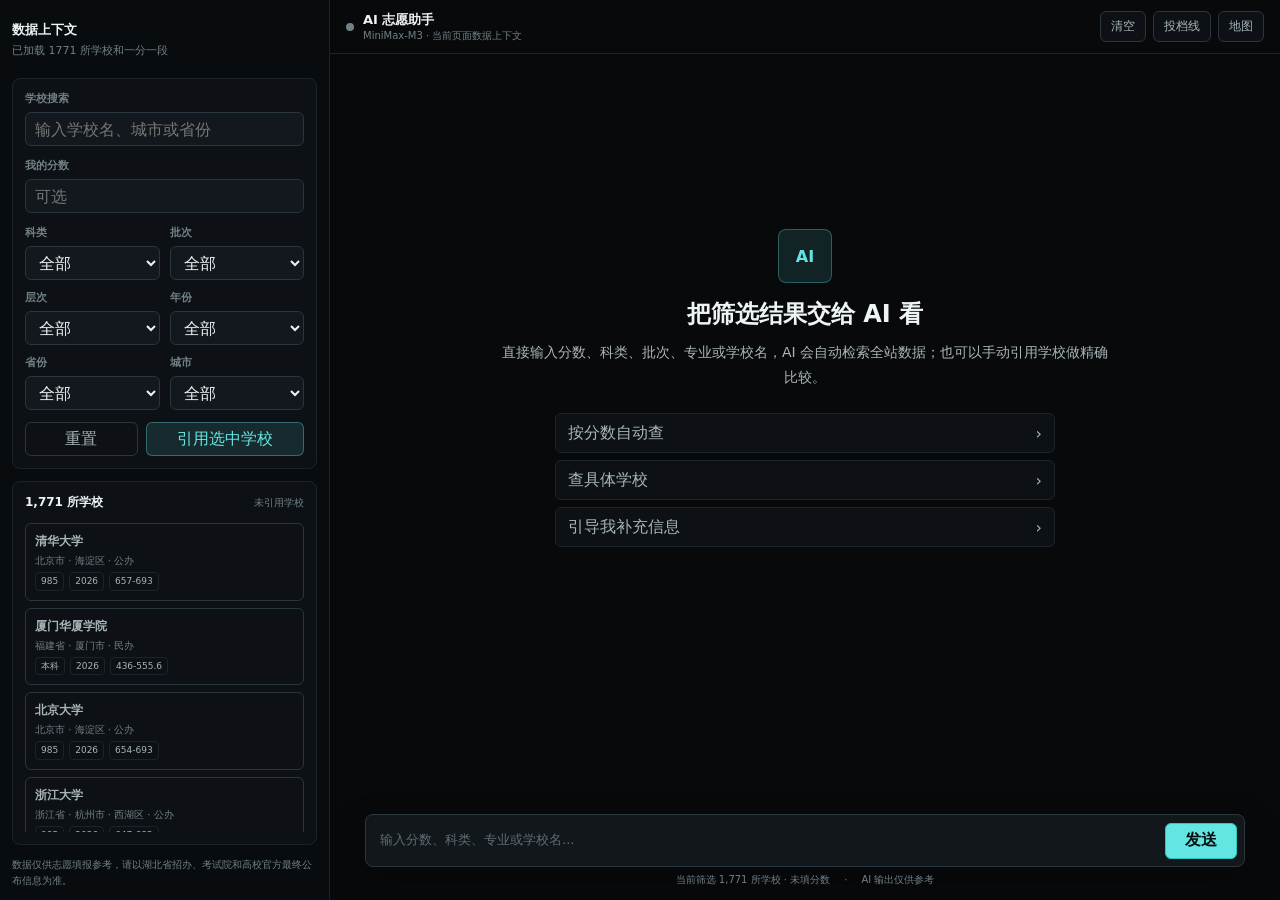
==== ai.html @ 9e303a64 "Add AI admission assistant" ====
<!DOCTYPE html>
<html lang="zh-CN">
<head>
<meta charset="UTF-8">
<meta name="viewport" content="width=device-width, initial-scale=1.0">
<title>AI 志愿助手</title>
<link rel="stylesheet" href="ai.css">
</head>
<body>
  <div class="ai-shell">
    <aside class="context-panel" id="context-panel">
      <header class="context-head">
        <div>
          <strong>数据上下文</strong>
          <span id="data-status">正在加载数据</span>
        </div>
      </header>

      <section class="context-card">
        <div class="field">
          <label for="school-search">学校搜索</label>
          <input id="school-search" type="search" placeholder="输入学校名、城市或省份">
        </div>
        <div class="field">
          <label for="score-input">我的分数</label>
          <input id="score-input" type="number" min="0" max="750" placeholder="可选">
        </div>
        <div class="grid-two">
          <div class="field">
            <label for="subject-filter">科类</label>
            <select id="subject-filter"><option value="">全部</option></select>
          </div>
          <div class="field">
            <label for="batch-filter">批次</label>
            <select id="batch-filter"><option value="">全部</option></select>
          </div>
          <div class="field">
            <label for="level-filter">层次</label>
            <select id="level-filter"><option value="">全部</option></select>
          </div>
          <div class="field">
            <label for="year-filter">年份</label>
            <select id="year-filter"><option value="">全部</option></select>
          </div>
          <div class="field">
            <label for="province-filter">省份</label>
            <select id="province-filter"><option value="">全部</option></select>
          </div>
          <div class="field">
            <label for="city-filter">城市</label>
            <select id="city-filter"><option value="">全部</option></select>
          </div>
        </div>
        <div class="context-actions">
          <button id="reset-context" type="button">重置</button>
          <button id="use-selection" type="button">引用选中学校</button>
        </div>
      </section>

      <section class="context-card result-card">
        <div class="result-head">
          <strong id="match-count">0 所学校</strong>
          <span id="selected-label">未引用学校</span>
        </div>
        <div class="school-results" id="school-results"></div>
      </section>

      <p class="context-note">数据仅供志愿填报参考，请以湖北省招办、考试院和高校官方最终公布信息为准。</p>
    </aside>

    <main class="chat-page">
      <header class="chat-header">
        <div class="brand">
          <span class="runtime-dot" id="runtime-dot"></span>
          <div>
            <strong>AI 志愿助手</strong>
            <small>MiniMax-M3 · 当前页面数据上下文</small>
          </div>
        </div>
        <nav class="top-nav" aria-label="页面导航">
          <button id="clear-chat" type="button">清空</button>
          <a href="index.html">投档线</a>
          <a href="map.html">地图</a>
        </nav>
      </header>

      <section class="message-scroll" id="message-scroll">
        <div class="welcome" id="welcome">
          <div class="welcome-icon">AI</div>
          <h1>把筛选结果交给 AI 看</h1>
          <p>直接输入分数、科类、批次、专业或学校名，AI 会自动检索全站数据；也可以手动引用学校做精确比较。</p>
          <div class="prompt-list">
            <button type="button" data-prompt="380分历史类专科批，想读护理，湖北省内有哪些学校可以重点看？">按分数自动查<span>›</span></button>
            <button type="button" data-prompt="帮我查一下武汉职业技术学院的2026招生计划、专业、学费和往年参考分数。">查具体学校<span>›</span></button>
            <button type="button" data-prompt="我还没确定专业方向，请先问我几个关键问题，再根据数据帮我缩小范围。">引导我补充信息<span>›</span></button>
          </div>
        </div>
        <div class="messages" id="messages"></div>
      </section>

      <footer class="composer-area">
        <div class="reference-bar" id="reference-bar" hidden></div>
        <div class="composer">
          <textarea id="question-input" rows="1" placeholder="输入分数、科类、专业或学校名..."></textarea>
          <button class="send-button" id="send-button" type="button">发送</button>
        </div>
        <div class="composer-meta">
          <span id="context-summary">上下文未就绪</span>
          <span>AI 输出仅供参考</span>
        </div>
      </footer>
    </main>
  </div>

  <script src="ai.js"></script>
</body>
</html>
---- ai.css ----
:root {
  color-scheme: dark;
  --bg-canvas: #07090b;
  --bg-panel: #0d1115;
  --bg-elevated: #12181d;
  --bg-hover: #172026;
  --line-subtle: #1b242a;
  --line-default: #29363e;
  --text-primary: #eef4f5;
  --text-secondary: #a8b5b9;
  --text-muted: #718086;
  --text-inverse: #061012;
  --accent: #63e6e2;
  --accent-strong: #2bc8c5;
  --accent-soft: rgba(99, 230, 226, 0.12);
  --danger: #f47d72;
  --danger-soft: rgba(244, 125, 114, 0.12);
  --warning: #f1bd62;
  --font-sans: Inter, "PingFang SC", "Microsoft YaHei", "Noto Sans CJK SC", system-ui, sans-serif;
  --font-mono: Consolas, "SFMono-Regular", monospace;
}

* { box-sizing: border-box; }
html, body { height: 100%; }
body {
  margin: 0;
  background: var(--bg-canvas);
  color: var(--text-primary);
  font-family: var(--font-sans);
  letter-spacing: 0;
}
button, input, select, textarea { font: inherit; }
button, a { -webkit-tap-highlight-color: transparent; }

.ai-shell {
  display: grid;
  height: 100vh;
  grid-template-columns: 330px minmax(0, 1fr);
  overflow: hidden;
}

.context-panel {
  display: grid;
  min-width: 0;
  min-height: 0;
  grid-template-rows: 54px auto minmax(0, 1fr) auto;
  gap: 12px;
  padding: 12px;
  border-right: 1px solid var(--line-subtle);
  background: #090c0f;
}
.context-head, .chat-header {
  display: flex;
  align-items: center;
  justify-content: space-between;
  gap: 12px;
}
.context-head strong { display: block; font-size: 13px; }
.context-head span { color: var(--text-muted); font-size: 11px; }
.top-nav button, .top-nav a, .context-actions button, .school-item, .send-button {
  border: 1px solid var(--line-default);
  border-radius: 6px;
  background: var(--bg-panel);
  color: var(--text-secondary);
  cursor: pointer;
  text-decoration: none;
}
.top-nav button:hover, .top-nav a:hover, .context-actions button:hover {
  border-color: var(--accent-strong);
  color: var(--accent);
}

.context-card {
  display: grid;
  gap: 12px;
  padding: 12px;
  border: 1px solid var(--line-subtle);
  border-radius: 8px;
  background: var(--bg-panel);
}
.field { display: grid; gap: 6px; }
.field label {
  color: var(--text-muted);
  font-size: 11px;
  font-weight: 650;
}
.field input, .field select {
  width: 100%;
  min-width: 0;
  height: 34px;
  border: 1px solid var(--line-default);
  border-radius: 6px;
  background: var(--bg-elevated);
  color: var(--text-primary);
  padding: 0 9px;
  outline: none;
}
.field input:focus, .field select:focus, .composer textarea:focus {
  border-color: var(--accent-strong);
  box-shadow: 0 0 0 3px var(--accent-soft);
}
.grid-two { display: grid; grid-template-columns: repeat(2, minmax(0, 1fr)); gap: 10px; }
.context-actions { display: grid; grid-template-columns: 1fr 1.4fr; gap: 8px; }
.context-actions button { min-height: 34px; }
.context-actions button:last-child {
  border-color: rgba(99, 230, 226, .35);
  background: var(--accent-soft);
  color: var(--accent);
}

.result-card { min-height: 0; overflow: hidden; }
.result-head {
  display: flex;
  align-items: center;
  justify-content: space-between;
  gap: 8px;
}
.result-head strong { font-size: 12px; }
.result-head span {
  overflow: hidden;
  color: var(--text-muted);
  font-size: 10px;
  text-overflow: ellipsis;
  white-space: nowrap;
}
.school-results {
  display: grid;
  align-content: start;
  min-height: 0;
  overflow: auto;
  gap: 7px;
}
.school-item {
  display: grid;
  width: 100%;
  gap: 4px;
  padding: 9px;
  text-align: left;
}
.school-item:hover, .school-item.active {
  border-color: rgba(99, 230, 226, .42);
  background: var(--bg-hover);
  color: var(--text-primary);
}
.school-item.active { box-shadow: inset 2px 0 0 var(--accent); }
.school-item.referenced { border-color: rgba(102, 217, 154, .26); }
.school-item.referenced:not(.active) { box-shadow: inset 2px 0 0 var(--success); }
.school-item strong { overflow: hidden; font-size: 12px; text-overflow: ellipsis; white-space: nowrap; }
.school-item span { color: var(--text-muted); font-size: 10px; line-height: 1.4; }
.school-tags { display: flex; min-width: 0; flex-wrap: wrap; gap: 5px; }
.school-tags small {
  border: 1px solid var(--line-subtle);
  border-radius: 4px;
  color: var(--text-secondary);
  padding: 2px 5px;
  font-size: 9px;
}
.context-note {
  margin: 0;
  color: var(--text-muted);
  font-size: 10px;
  line-height: 1.55;
}

.chat-page {
  position: relative;
  display: grid;
  min-width: 0;
  height: 100%;
  grid-template-rows: 54px minmax(0, 1fr) auto;
  overflow: hidden;
}
.chat-header {
  padding: 0 16px;
  border-bottom: 1px solid var(--line-subtle);
  background: rgba(7, 9, 11, .92);
}
.brand {
  display: flex;
  min-width: 0;
  align-items: center;
  gap: 9px;
}
.brand div { display: grid; min-width: 0; }
.brand strong { font-size: 13px; }
.brand small {
  overflow: hidden;
  color: var(--text-muted);
  font-size: 10px;
  text-overflow: ellipsis;
  white-space: nowrap;
}
.runtime-dot {
  width: 8px;
  height: 8px;
  border-radius: 50%;
  background: var(--text-muted);
}
.runtime-dot.active {
  background: var(--accent);
  box-shadow: 0 0 12px var(--accent);
  animation: pulse 1.45s ease-in-out infinite;
}
.top-nav { display: flex; align-items: center; gap: 7px; }
.top-nav button, .top-nav a {
  display: grid;
  min-height: 31px;
  place-items: center;
  padding: 0 10px;
  font-size: 12px;
}

.message-scroll {
  position: relative;
  min-width: 0;
  min-height: 0;
  overflow: auto;
  scroll-behavior: smooth;
}
.welcome {
  display: grid;
  width: min(650px, calc(100% - 32px));
  min-height: 100%;
  margin: auto;
  place-content: center;
  gap: 10px;
  text-align: center;
}
.welcome[hidden] { display: none; }
.welcome-icon {
  display: grid;
  width: 54px;
  height: 54px;
  margin: 0 auto 5px;
  place-items: center;
  border: 1px solid rgba(99, 230, 226, .3);
  border-radius: 8px;
  background: var(--accent-soft);
  color: var(--accent);
  font-weight: 800;
}
.welcome h1 { margin: 0; font-size: 24px; font-weight: 650; }
.welcome p {
  max-width: 620px;
  margin: 0;
  color: var(--text-secondary);
  font-size: 14px;
  line-height: 1.75;
}
.prompt-list {
  display: grid;
  width: min(500px, 100%);
  margin: 14px auto 0;
  gap: 7px;
}
.prompt-list button {
  display: flex;
  min-height: 40px;
  align-items: center;
  justify-content: space-between;
  border: 1px solid var(--line-subtle);
  border-radius: 6px;
  background: var(--bg-panel);
  color: var(--text-secondary);
  padding: 0 12px;
  cursor: pointer;
  text-align: left;
}
.prompt-list button:hover { border-color: var(--line-default); background: var(--bg-hover); color: var(--text-primary); }
.messages {
  display: grid;
  width: min(880px, calc(100% - 32px));
  margin: 0 auto;
  padding: 16px 0 26px;
  gap: 18px;
}
.message {
  display: grid;
  grid-template-columns: 32px minmax(0, 1fr);
  gap: 12px;
}
.message.user { grid-template-columns: minmax(0, 1fr) 32px; }
.avatar {
  display: grid;
  width: 30px;
  height: 30px;
  place-items: center;
  border: 1px solid var(--line-default);
  border-radius: 6px;
  background: var(--bg-panel);
  color: var(--text-secondary);
  font-size: 11px;
  font-weight: 760;
}
.message.assistant .avatar {
  border-color: rgba(99, 230, 226, .27);
  background: var(--accent-soft);
  color: var(--accent);
}
.message.user .avatar { grid-column: 2; }
.message-body {
  display: grid;
  min-width: 0;
  gap: 9px;
}
.message.assistant .message-body {
  width: min(760px, 100%);
  padding: 12px 14px;
  border: 1px solid var(--line-subtle);
  border-radius: 8px;
  background: var(--bg-panel);
}
.message.user .message-body {
  grid-column: 1;
  grid-row: 1;
  justify-self: end;
  max-width: min(680px, 92%);
  text-align: right;
}
.message-body header {
  display: flex;
  align-items: center;
  gap: 8px;
}
.message.user .message-body header { justify-content: flex-end; }
.message-body header strong { font-size: 11px; }
.message-body time {
  color: var(--text-muted);
  font-family: var(--font-mono);
  font-size: 9px;
}
.message-refs {
  display: flex;
  min-width: 0;
  flex-wrap: wrap;
  justify-content: flex-end;
  gap: 4px;
}
.message-refs span {
  display: inline-flex;
  max-width: 180px;
  align-items: center;
  gap: 5px;
  border: 1px solid var(--line-subtle);
  border-radius: 4px;
  background: rgba(18, 24, 29, .68);
  color: var(--text-secondary);
  padding: 3px 6px;
  font-size: 10px;
  line-height: 1.35;
}
.message-refs small {
  overflow: hidden;
  color: var(--text-muted);
  font-size: 9px;
  text-overflow: ellipsis;
  white-space: nowrap;
}
.content {
  color: var(--text-primary);
  font-size: 14px;
  line-height: 1.75;
  overflow-wrap: anywhere;
}
.markdown > * { margin: 0; }
.markdown > * + * { margin-top: 10px; }
.markdown h1 { font-size: 19px; line-height: 1.35; }
.markdown h2 { font-size: 16px; line-height: 1.42; }
.markdown h3 { font-size: 14px; line-height: 1.45; }
.markdown p { white-space: pre-wrap; }
.markdown ul {
  display: grid;
  gap: 5px;
  padding-left: 20px;
}
.markdown blockquote {
  padding: 2px 0 2px 12px;
  border-left: 2px solid var(--accent-strong);
  color: var(--text-secondary);
}
.markdown hr {
  height: 1px;
  border: 0;
  background: var(--line-subtle);
}
.markdown code {
  border: 1px solid var(--line-subtle);
  border-radius: 4px;
  background: var(--bg-elevated);
  color: var(--accent);
  padding: 1px 4px;
  font-family: var(--font-mono);
  font-size: .9em;
}
.md-table {
  max-width: 100%;
  overflow: auto;
  border: 1px solid var(--line-subtle);
  border-radius: 6px;
}
.md-table table {
  width: 100%;
  border-collapse: collapse;
  font-size: 12px;
}
.md-table th, .md-table td {
  border-bottom: 1px solid var(--line-subtle);
  padding: 7px 9px;
  text-align: left;
  vertical-align: top;
}
.md-table th {
  background: var(--bg-elevated);
  color: var(--text-secondary);
  font-weight: 700;
}
.md-table tr:last-child td { border-bottom: 0; }
.thought-block {
  overflow: hidden;
  border: 1px solid var(--line-subtle);
  border-radius: 6px;
  background: rgba(18, 24, 29, .62);
}
.thought-block[hidden] { display: none; }
.thought-block summary {
  display: grid;
  min-height: 34px;
  grid-template-columns: 8px minmax(0, 1fr) auto;
  align-items: center;
  gap: 8px;
  padding: 0 10px;
  color: var(--text-secondary);
  cursor: pointer;
  list-style: none;
}
.thought-block summary::-webkit-details-marker { display: none; }
.thought-dot {
  width: 6px;
  height: 6px;
  border-radius: 50%;
  background: var(--accent);
}
.thought-block summary strong { overflow: hidden; font-size: 11px; text-overflow: ellipsis; white-space: nowrap; }
.thought-block summary span { color: var(--text-muted); font-size: 10px; }
.thought-content {
  max-height: 260px;
  overflow: auto;
  border-top: 1px solid var(--line-subtle);
  color: var(--text-muted);
  font-family: var(--font-mono);
  font-size: 11px;
  line-height: 1.65;
  padding: 10px;
  white-space: pre-wrap;
}
.followup-card {
  display: grid;
  gap: 10px;
  border: 1px solid rgba(99, 230, 226, .2);
  border-radius: 7px;
  background: rgba(18, 24, 29, .68);
  padding: 10px;
}
.followup-question {
  display: grid;
  gap: 8px;
}
.followup-question + .followup-question {
  padding-top: 10px;
  border-top: 1px solid var(--line-subtle);
}
.followup-question.missing > strong { color: var(--warning); }
.followup-question > strong {
  color: var(--text-primary);
  font-size: 12px;
  line-height: 1.45;
}
.followup-answer {
  margin: 0;
  border: 1px solid var(--line-subtle);
  border-radius: 5px;
  background: var(--bg-panel);
  color: var(--text-secondary);
  padding: 7px 9px;
  font-size: 12px;
}
.followup-options {
  display: grid;
  grid-template-columns: repeat(3, minmax(0, 1fr));
  gap: 6px;
}
.followup-options button,
.followup-custom button {
  min-height: 32px;
  border: 1px solid var(--line-default);
  border-radius: 5px;
  background: var(--bg-panel);
  color: var(--text-secondary);
  cursor: pointer;
  font-size: 12px;
}
.followup-options button {
  overflow: hidden;
  padding: 0 8px;
  text-overflow: ellipsis;
  white-space: nowrap;
}
.followup-options button:hover,
.followup-custom button:hover {
  border-color: var(--accent-strong);
  background: var(--bg-hover);
  color: var(--accent);
}
.followup-options button.selected {
  border-color: var(--accent-strong);
  background: var(--accent-soft);
  color: var(--accent);
  box-shadow: inset 0 0 0 1px rgba(99, 230, 226, .18);
}
.followup-custom {
  display: grid;
  grid-template-columns: minmax(0, 1fr) 56px;
  gap: 6px;
}
.followup-custom input {
  min-width: 0;
  height: 32px;
  border: 1px solid var(--line-default);
  border-radius: 5px;
  background: var(--bg-elevated);
  color: var(--text-primary);
  padding: 0 9px;
  outline: none;
  font-size: 12px;
}
.followup-custom input:focus {
  border-color: var(--accent-strong);
  box-shadow: 0 0 0 3px var(--accent-soft);
}
.followup-submit {
  justify-self: end;
  min-height: 32px;
  border: 1px solid var(--accent-strong);
  border-radius: 5px;
  background: var(--accent);
  color: var(--text-inverse);
  padding: 0 14px;
  cursor: pointer;
  font-size: 12px;
  font-weight: 700;
}
.followup-submit:disabled {
  border-color: var(--line-default);
  background: var(--bg-panel);
  color: var(--text-muted);
  cursor: not-allowed;
}
.typing::after {
  content: "▋";
  color: var(--accent);
  animation: pulse 1s ease-in-out infinite;
}

.composer-area {
  width: min(880px, calc(100% - 32px));
  margin: 0 auto;
  padding: 8px 0 13px;
}
.reference-bar {
  display: flex;
  min-width: 0;
  flex-wrap: wrap;
  align-items: center;
  gap: 5px;
  margin-bottom: 6px;
  padding: 5px 7px;
  border: 1px solid var(--line-subtle);
  border-radius: 6px;
  background: rgba(13, 17, 21, .92);
}
.reference-bar[hidden] { display: none; }
.reference-title {
  color: var(--text-muted);
  font-size: 10px;
  font-weight: 700;
}
.reference-chip {
  display: inline-flex;
  max-width: 160px;
  min-height: 22px;
  align-items: center;
  gap: 4px;
  border: 1px solid rgba(99, 230, 226, .24);
  border-radius: 4px;
  background: rgba(99, 230, 226, .08);
  color: var(--text-secondary);
  padding: 1px 5px;
  cursor: pointer;
}
.reference-chip:hover {
  border-color: rgba(99, 230, 226, .42);
  background: var(--bg-hover);
  color: var(--text-primary);
}
.reference-chip strong {
  overflow: hidden;
  font-size: 10px;
  font-weight: 650;
  text-overflow: ellipsis;
  white-space: nowrap;
}
.reference-chip span {
  color: var(--accent);
  font-size: 11px;
}
.composer {
  display: flex;
  min-height: 52px;
  align-items: center;
  gap: 7px;
  padding: 7px;
  border: 1px solid var(--line-default);
  border-radius: 8px;
  background: rgba(18, 24, 29, .96);
  box-shadow: 0 18px 42px rgba(0, 0, 0, .22);
}
.composer textarea {
  flex: 1 1 auto;
  width: auto;
  min-width: 0;
  min-height: 36px;
  max-height: 168px;
  overflow: auto;
  border: 1px solid transparent;
  border-radius: 6px;
  background: transparent;
  color: var(--text-primary);
  padding: 8px 6px;
  font-size: 13px;
  line-height: 1.45;
  resize: none;
  outline: none;
}
.composer textarea::placeholder {
  color: var(--text-muted);
  opacity: .82;
}
.send-button {
  flex: 0 0 72px;
  min-height: 36px;
  border-color: var(--accent-strong);
  background: var(--accent);
  color: var(--text-inverse);
  font-weight: 760;
}
.send-button.stop {
  border-color: rgba(244, 125, 114, .34);
  background: var(--danger-soft);
  color: var(--danger);
}
.send-button:disabled { cursor: not-allowed; opacity: .55; }
.composer-meta {
  display: flex;
  justify-content: center;
  gap: 14px;
  padding-top: 6px;
  color: var(--text-muted);
  font-size: 10px;
}
.composer-meta span + span::before {
  margin-right: 14px;
  content: "·";
}

@keyframes pulse { 50% { opacity: .42; } }

@media (max-width: 900px) {
  .ai-shell {
    height: auto;
    min-height: 100vh;
    grid-template-columns: 1fr;
    overflow: visible;
  }
  .context-panel {
    max-height: 55vh;
    border-right: 0;
    border-bottom: 1px solid var(--line-subtle);
  }
  .chat-page { min-height: 82vh; }
  .chat-header { padding: 0 10px; }
  .top-nav { gap: 5px; }
  .top-nav button, .top-nav a { padding: 0 8px; font-size: 11px; }
  .welcome, .messages, .composer-area { width: calc(100% - 20px); }
  .message { grid-template-columns: 26px minmax(0, 1fr); gap: 8px; }
  .message.user { grid-template-columns: minmax(0, 1fr) 26px; }
  .avatar { width: 26px; height: 26px; }
  .message.assistant .message-body, .message.user .message-body { max-width: 96%; }
  .followup-options { grid-template-columns: 1fr; }
}

@media (max-width: 560px) {
  .brand small { display: none; }
  .top-nav a[href="map.html"] { display: none; }
  .send-button { flex-basis: 58px; }
  .welcome h1 { font-size: 21px; }
}
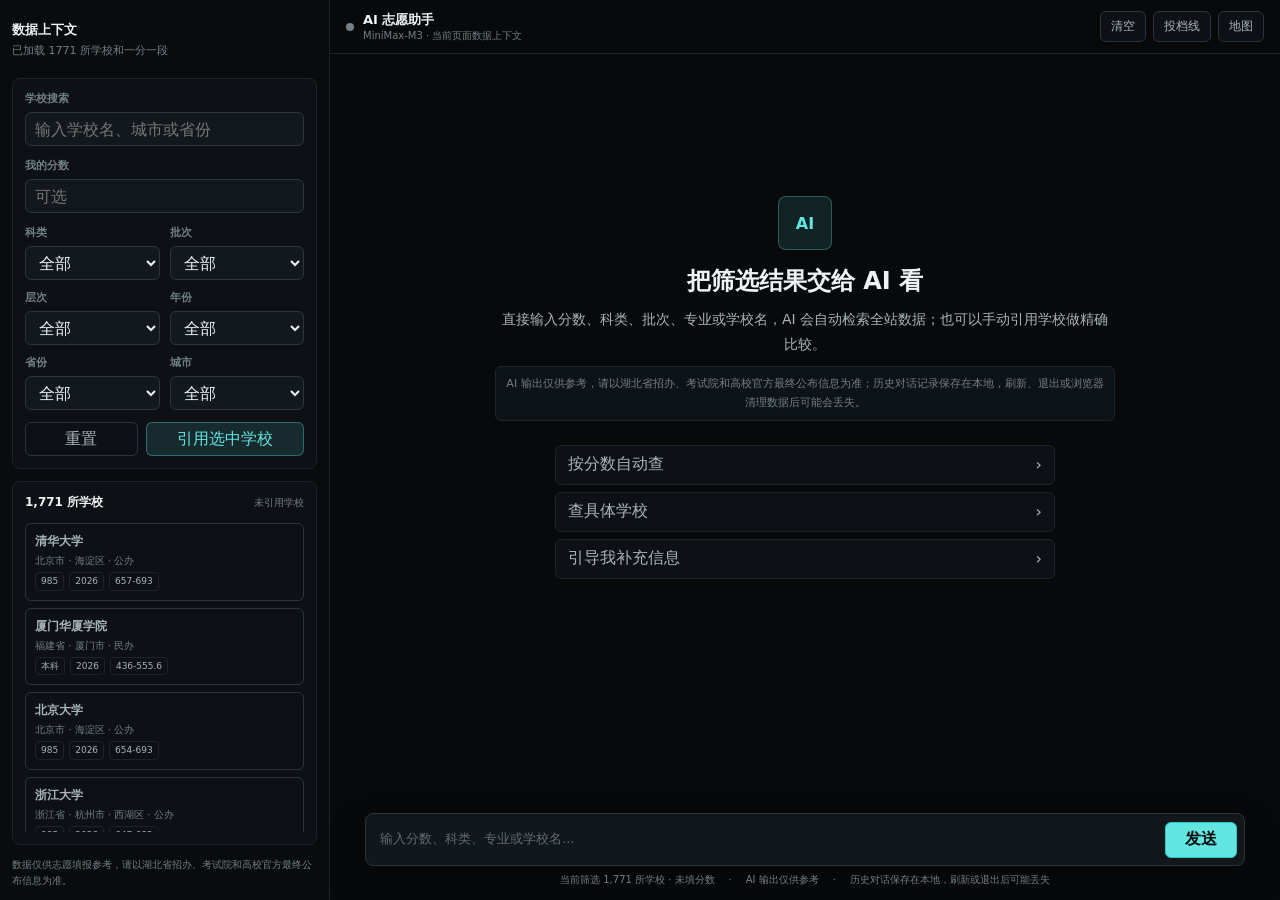
==== commit a80c8ef3: "Add AI page usage disclaimers" ====
--- a/ai.html
+++ b/ai.html
@@ -89,6 +89,7 @@
           <div class="welcome-icon">AI</div>
           <h1>把筛选结果交给 AI 看</h1>
           <p>直接输入分数、科类、批次、专业或学校名，AI 会自动检索全站数据；也可以手动引用学校做精确比较。</p>
+          <p class="welcome-notice">AI 输出仅供参考，请以湖北省招办、考试院和高校官方最终公布信息为准；历史对话记录保存在本地，刷新、退出或浏览器清理数据后可能会丢失。</p>
           <div class="prompt-list">
             <button type="button" data-prompt="380分历史类专科批，想读护理，湖北省内有哪些学校可以重点看？">按分数自动查<span>›</span></button>
             <button type="button" data-prompt="帮我查一下武汉职业技术学院的2026招生计划、专业、学费和往年参考分数。">查具体学校<span>›</span></button>
@@ -107,6 +108,7 @@
         <div class="composer-meta">
           <span id="context-summary">上下文未就绪</span>
           <span>AI 输出仅供参考</span>
+          <span>历史对话保存在本地，刷新或退出后可能丢失</span>
         </div>
       </footer>
     </main>
--- a/ai.css
+++ b/ai.css
@@ -247,6 +247,17 @@
   font-size: 14px;
   line-height: 1.75;
 }
+.welcome .welcome-notice {
+  justify-self: center;
+  max-width: 620px;
+  border: 1px solid var(--line-subtle);
+  border-radius: 6px;
+  background: rgba(18, 24, 29, .7);
+  color: var(--text-muted);
+  padding: 8px 10px;
+  font-size: 11px;
+  line-height: 1.65;
+}
 .prompt-list {
   display: grid;
   width: min(500px, 100%);
@@ -661,11 +672,13 @@
 .send-button:disabled { cursor: not-allowed; opacity: .55; }
 .composer-meta {
   display: flex;
+  flex-wrap: wrap;
   justify-content: center;
-  gap: 14px;
+  gap: 5px 14px;
   padding-top: 6px;
   color: var(--text-muted);
   font-size: 10px;
+  line-height: 1.5;
 }
 .composer-meta span + span::before {
   margin-right: 14px;
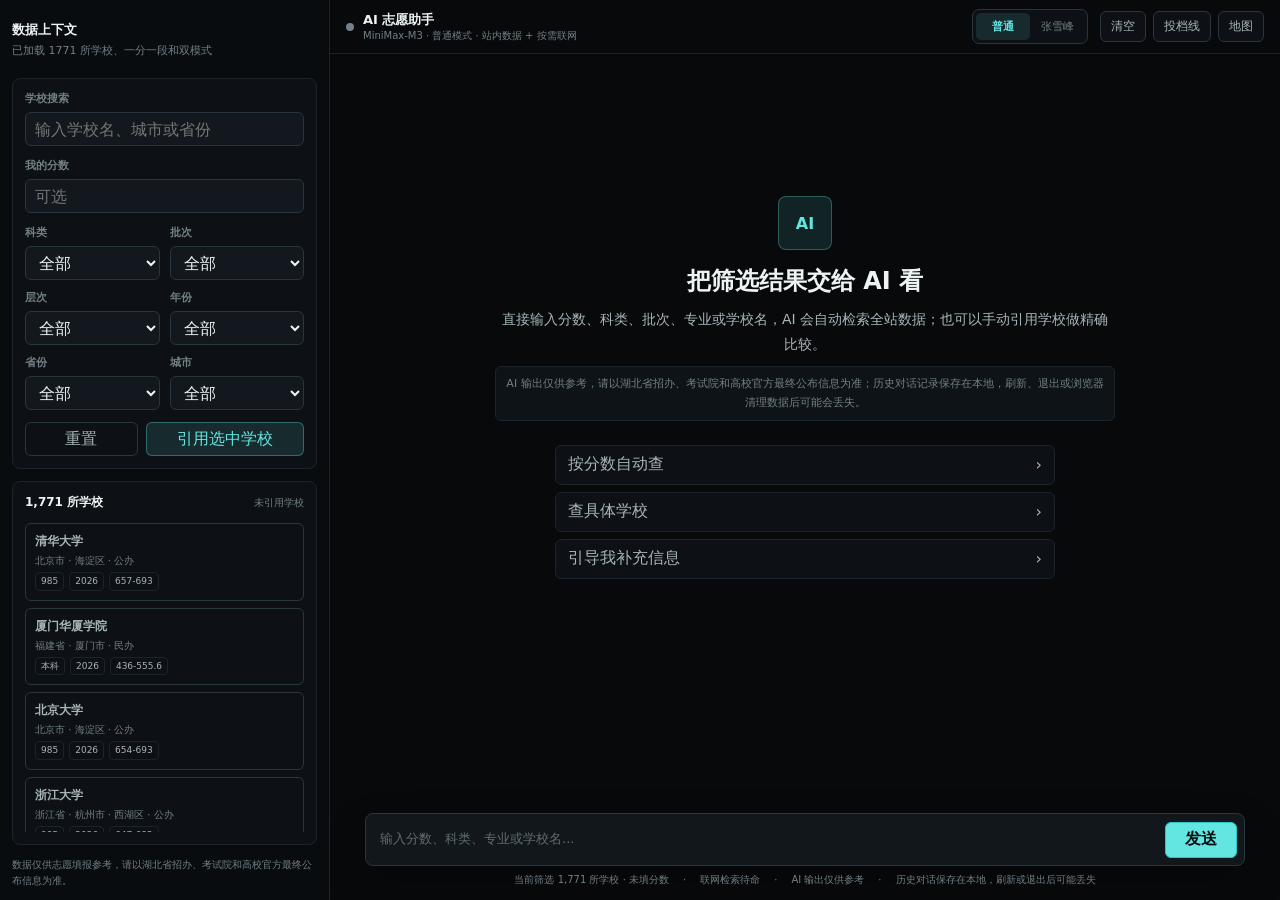
==== commit 5cfff6b3: "Add dual-mode AI research assistant" ====
--- a/ai.html
+++ b/ai.html
@@ -74,8 +74,12 @@
           <span class="runtime-dot" id="runtime-dot"></span>
           <div>
             <strong>AI 志愿助手</strong>
-            <small>MiniMax-M3 · 当前页面数据上下文</small>
+            <small id="mode-subtitle">MiniMax-M3 · 普通模式 · 当前页面数据上下文</small>
           </div>
+        </div>
+        <div class="mode-switch" role="group" aria-label="AI 回答模式">
+          <button type="button" class="active" data-ai-mode="normal" aria-pressed="true">普通</button>
+          <button type="button" data-ai-mode="zhangxuefeng" aria-pressed="false">张雪峰</button>
         </div>
         <nav class="top-nav" aria-label="页面导航">
           <button id="clear-chat" type="button">清空</button>
@@ -86,9 +90,9 @@
 
       <section class="message-scroll" id="message-scroll">
         <div class="welcome" id="welcome">
-          <div class="welcome-icon">AI</div>
-          <h1>把筛选结果交给 AI 看</h1>
-          <p>直接输入分数、科类、批次、专业或学校名，AI 会自动检索全站数据；也可以手动引用学校做精确比较。</p>
+          <div class="welcome-icon" id="welcome-icon">AI</div>
+          <h1 id="welcome-title">把筛选结果交给 AI 看</h1>
+          <p id="welcome-copy">直接输入分数、科类、批次、专业或学校名，AI 会自动检索全站数据；也可以手动引用学校做精确比较。</p>
           <p class="welcome-notice">AI 输出仅供参考，请以湖北省招办、考试院和高校官方最终公布信息为准；历史对话记录保存在本地，刷新、退出或浏览器清理数据后可能会丢失。</p>
           <div class="prompt-list">
             <button type="button" data-prompt="380分历史类专科批，想读护理，湖北省内有哪些学校可以重点看？">按分数自动查<span>›</span></button>
@@ -107,6 +111,7 @@
         </div>
         <div class="composer-meta">
           <span id="context-summary">上下文未就绪</span>
+          <span id="research-status">联网检索待命</span>
           <span>AI 输出仅供参考</span>
           <span>历史对话保存在本地，刷新或退出后可能丢失</span>
         </div>
--- a/ai.css
+++ b/ai.css
@@ -171,6 +171,8 @@
   overflow: hidden;
 }
 .chat-header {
+  display: grid;
+  grid-template-columns: minmax(120px, 1fr) auto auto;
   padding: 0 16px;
   border-bottom: 1px solid var(--line-subtle);
   background: rgba(7, 9, 11, .92);
@@ -208,6 +210,38 @@
   place-items: center;
   padding: 0 10px;
   font-size: 12px;
+}
+.mode-switch {
+  display: inline-grid;
+  grid-template-columns: repeat(2, auto);
+  align-items: center;
+  padding: 3px;
+  border: 1px solid var(--line-default);
+  border-radius: 7px;
+  background: var(--bg-panel);
+}
+.mode-switch button {
+  min-width: 54px;
+  height: 27px;
+  border: 0;
+  border-radius: 5px;
+  background: transparent;
+  color: var(--text-muted);
+  padding: 0 9px;
+  cursor: pointer;
+  font-size: 11px;
+}
+.mode-switch button:hover {
+  color: var(--text-primary);
+}
+.mode-switch button.active {
+  background: var(--accent-soft);
+  color: var(--accent);
+  font-weight: 700;
+}
+.mode-switch button[data-ai-mode="zhangxuefeng"].active {
+  background: rgba(241, 189, 98, .13);
+  color: var(--warning);
 }
 
 .message-scroll {
@@ -403,6 +437,13 @@
   font-family: var(--font-mono);
   font-size: .9em;
 }
+.markdown a {
+  color: var(--accent);
+  text-decoration: underline;
+  text-decoration-color: rgba(99, 230, 226, .35);
+  text-underline-offset: 3px;
+}
+.markdown a:hover { text-decoration-color: currentColor; }
 .md-table {
   max-width: 100%;
   overflow: auto;
@@ -464,6 +505,76 @@
   padding: 10px;
   white-space: pre-wrap;
 }
+.source-block {
+  padding-top: 9px;
+  border-top: 1px solid var(--line-subtle);
+}
+.source-block summary {
+  display: flex;
+  align-items: center;
+  justify-content: space-between;
+  gap: 8px;
+  color: var(--text-secondary);
+  cursor: pointer;
+  list-style: none;
+  font-size: 11px;
+}
+.source-block summary::-webkit-details-marker { display: none; }
+.source-block summary span {
+  color: var(--text-muted);
+  font-size: 9px;
+}
+.source-list {
+  display: grid;
+  gap: 0;
+  margin-top: 8px;
+  border-top: 1px solid var(--line-subtle);
+}
+.source-item {
+  display: grid;
+  min-width: 0;
+  gap: 3px;
+  padding: 8px 2px;
+  color: var(--text-secondary);
+  text-decoration: none;
+}
+.source-item + .source-item { border-top: 1px solid var(--line-subtle); }
+.source-item:hover strong { color: var(--accent); }
+.source-item strong {
+  overflow: hidden;
+  color: var(--text-primary);
+  font-size: 11px;
+  font-weight: 650;
+  text-overflow: ellipsis;
+  white-space: nowrap;
+}
+.source-item span {
+  overflow: hidden;
+  color: var(--text-muted);
+  font-size: 9px;
+  text-overflow: ellipsis;
+  white-space: nowrap;
+}
+.source-item p {
+  display: -webkit-box;
+  margin: 0;
+  overflow: hidden;
+  color: var(--text-secondary);
+  font-size: 10px;
+  line-height: 1.5;
+  -webkit-box-orient: vertical;
+  -webkit-line-clamp: 2;
+}
+.mode-tag {
+  color: var(--text-muted);
+  font-size: 9px;
+  font-weight: 500;
+}
+.message.zhangxuefeng .avatar {
+  border-color: rgba(241, 189, 98, .28);
+  background: rgba(241, 189, 98, .1);
+  color: var(--warning);
+}
 .followup-card {
   display: grid;
   gap: 10px;
@@ -511,10 +622,11 @@
   font-size: 12px;
 }
 .followup-options button {
-  overflow: hidden;
-  padding: 0 8px;
-  text-overflow: ellipsis;
-  white-space: nowrap;
+  overflow-wrap: anywhere;
+  padding: 7px 8px;
+  line-height: 1.35;
+  text-align: left;
+  white-space: normal;
 }
 .followup-options button:hover,
 .followup-custom button:hover {
@@ -684,26 +796,66 @@
   margin-right: 14px;
   content: "·";
 }
+#research-status.searching { color: var(--warning); }
+#research-status.ready { color: var(--accent); }
+#research-status.unavailable { color: var(--danger); }
 
 @keyframes pulse { 50% { opacity: .42; } }
 
 @media (max-width: 900px) {
+  html, body {
+    height: 100%;
+    overflow: hidden;
+  }
   .ai-shell {
-    height: auto;
-    min-height: 100vh;
+    height: 100dvh;
+    min-height: 0;
     grid-template-columns: 1fr;
-    overflow: visible;
+    grid-template-rows: minmax(180px, 34dvh) minmax(0, 1fr);
+    overflow: hidden;
   }
   .context-panel {
-    max-height: 55vh;
+    min-height: 0;
+    max-height: none;
+    grid-template-rows: auto auto minmax(0, 1fr);
+    gap: 8px;
+    overflow: auto;
     border-right: 0;
     border-bottom: 1px solid var(--line-subtle);
-  }
-  .chat-page { min-height: 82vh; }
-  .chat-header { padding: 0 10px; }
-  .top-nav { gap: 5px; }
+    padding: 10px;
+  }
+  .context-card { gap: 9px; padding: 10px; }
+  .context-note { display: none; }
+  .result-card { min-height: 0; }
+  .school-results { max-height: 120px; }
+  .chat-page {
+    min-height: 0;
+    height: auto;
+  }
+  .chat-header {
+    min-height: 54px;
+    height: auto;
+    align-items: center;
+    padding: 8px 10px;
+  }
+  .brand { flex: 1 1 auto; }
+  .top-nav {
+    flex: 0 1 auto;
+    flex-wrap: wrap;
+    justify-content: flex-end;
+    gap: 5px;
+  }
   .top-nav button, .top-nav a { padding: 0 8px; font-size: 11px; }
+  .mode-switch button {
+    min-width: 48px;
+    padding: 0 7px;
+  }
   .welcome, .messages, .composer-area { width: calc(100% - 20px); }
+  .welcome {
+    min-height: auto;
+    align-content: start;
+    padding: 18px 0;
+  }
   .message { grid-template-columns: 26px minmax(0, 1fr); gap: 8px; }
   .message.user { grid-template-columns: minmax(0, 1fr) 26px; }
   .avatar { width: 26px; height: 26px; }
@@ -712,8 +864,82 @@
 }
 
 @media (max-width: 560px) {
+  .ai-shell {
+    grid-template-rows: minmax(160px, 30dvh) minmax(0, 1fr);
+  }
+  .context-head {
+    min-height: auto;
+  }
+  .context-head strong { font-size: 12px; }
+  .context-head span { font-size: 10px; }
+  .grid-two {
+    grid-template-columns: repeat(2, minmax(0, 1fr));
+    gap: 8px;
+  }
+  .field input, .field select {
+    height: 32px;
+    font-size: 12px;
+  }
+  .context-actions button { min-height: 32px; font-size: 12px; }
+  .result-head { align-items: flex-start; }
+  .school-results { max-height: 96px; }
+  .chat-header {
+    gap: 8px;
+  }
   .brand small { display: none; }
+  .mode-switch {
+    padding: 2px;
+  }
+  .mode-switch button {
+    min-width: 42px;
+    height: 25px;
+    padding: 0 5px;
+    font-size: 10px;
+  }
   .top-nav a[href="map.html"] { display: none; }
+  .top-nav button, .top-nav a {
+    min-height: 29px;
+    padding: 0 7px;
+  }
+  .welcome-icon {
+    width: 42px;
+    height: 42px;
+  }
   .send-button { flex-basis: 58px; }
   .welcome h1 { font-size: 21px; }
-}
+  .welcome p {
+    font-size: 12px;
+    line-height: 1.6;
+  }
+  .welcome .welcome-notice {
+    padding: 7px 8px;
+    font-size: 10px;
+  }
+  .prompt-list button {
+    min-height: 38px;
+    padding: 0 10px;
+    font-size: 12px;
+  }
+  .composer-area {
+    width: calc(100% - 14px);
+    padding: 6px 0 8px;
+  }
+  .composer {
+    min-height: 48px;
+    gap: 5px;
+    padding: 5px;
+  }
+  .composer textarea {
+    min-height: 34px;
+    padding: 7px 5px;
+    font-size: 12px;
+  }
+  .composer-meta {
+    justify-content: flex-start;
+    gap: 3px 8px;
+    font-size: 9px;
+  }
+  .composer-meta span + span::before {
+    margin-right: 8px;
+  }
+}
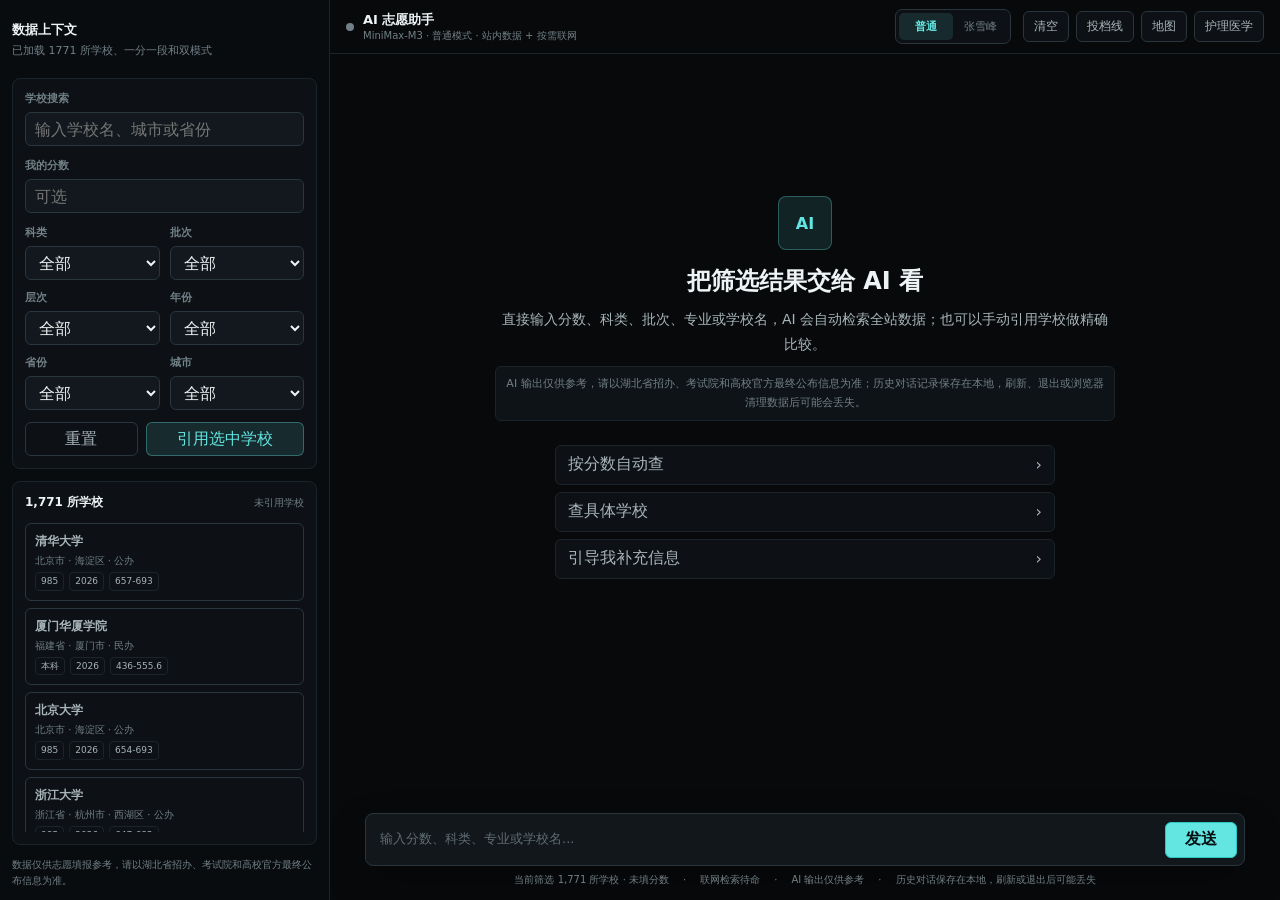
==== commit 184910ab: "feat: add nursing medical navigation links" ====
--- a/ai.html
+++ b/ai.html
@@ -85,6 +85,7 @@
           <button id="clear-chat" type="button">清空</button>
           <a href="index.html">投档线</a>
           <a href="map.html">地图</a>
+          <a href="medical.html">护理医学</a>
         </nav>
       </header>
 
